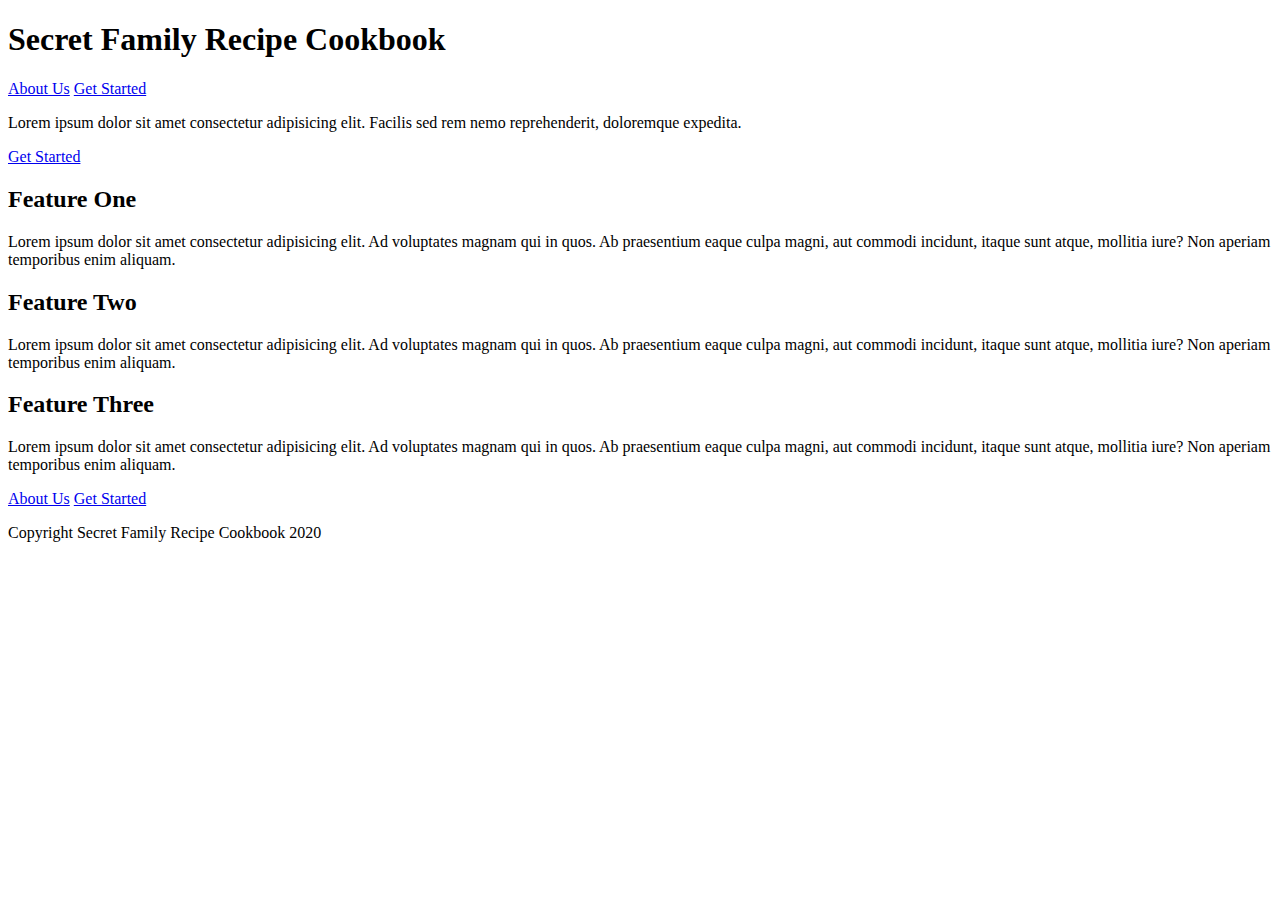
==== html/index.html @ eab1058b "html structure finished" ====
<!doctype html>

<html lang="en">
<head>
  <meta charset="utf-8">
  <meta name="viewport" content="width=device-width, initial-scale=1.0">
  <title>Secret Family Recipe Cookbook</title>

  <link href="css/index.css" rel="stylesheet">

  <!--[if lt IE 9]>
    <script src="https://cdnjs.cloudflare.com/ajax/libs/html5shiv/3.7.3/html5shiv.js"></script>
  <![endif]-->
</head>
<body>
    <div class = 'container'>
        <header>
            <h1>
                Secret Family Recipe Cookbook
            </h1>
            <div>
                <nav>
                    <a href="about.html" class='button'>About Us</a>
                    <a href="#" class='button' id='navButton'>Get Started</a>
                </nav>
            </div>
        </header>
    </div>
    <div class = 'contentContainer'>
        <div class = 'heroImage'>
            <div>
                <p>Lorem ipsum dolor sit amet consectetur adipisicing elit. Facilis sed rem nemo reprehenderit, doloremque expedita.</p>
                <a href="#" class='button' id='heroButton'>Get Started</a>
            </div>
        </div>
        <div class = 'featuresContainer'>
            <div class = 'features'>
                <div class = 'featureImage'></div>
                <div class = 'featureText'>
                    <h2>Feature One</h2>
                    <p>Lorem ipsum dolor sit amet consectetur adipisicing elit. Ad voluptates magnam qui in quos. Ab praesentium eaque culpa magni, aut commodi incidunt, itaque sunt atque, mollitia iure? Non aperiam temporibus enim aliquam.</p>
                </div>
            </div>
            <div class = 'features'>
                <div class = 'featureImage'></div>
                <div class = 'featureText'>
                    <h2>Feature Two</h2>
                    <p>Lorem ipsum dolor sit amet consectetur adipisicing elit. Ad voluptates magnam qui in quos. Ab praesentium eaque culpa magni, aut commodi incidunt, itaque sunt atque, mollitia iure? Non aperiam temporibus enim aliquam.</p>
                </div>
            </div>
            <div class = 'features'>
                <div class = 'featureImage'></div>
                <div class = 'featureText'>
                    <h2>Feature Three</h2>
                    <p>Lorem ipsum dolor sit amet consectetur adipisicing elit. Ad voluptates magnam qui in quos. Ab praesentium eaque culpa magni, aut commodi incidunt, itaque sunt atque, mollitia iure? Non aperiam temporibus enim aliquam.</p>
                </div>
            </div>
        </div>
    </div>
    <footer>
        <nav>
            <a href="about.html">About Us</a>
            <a href="#">Get Started</a>
        </nav>
        <p>Copyright Secret Family Recipe Cookbook 2020</p>
    </footer>
</body>
</html>
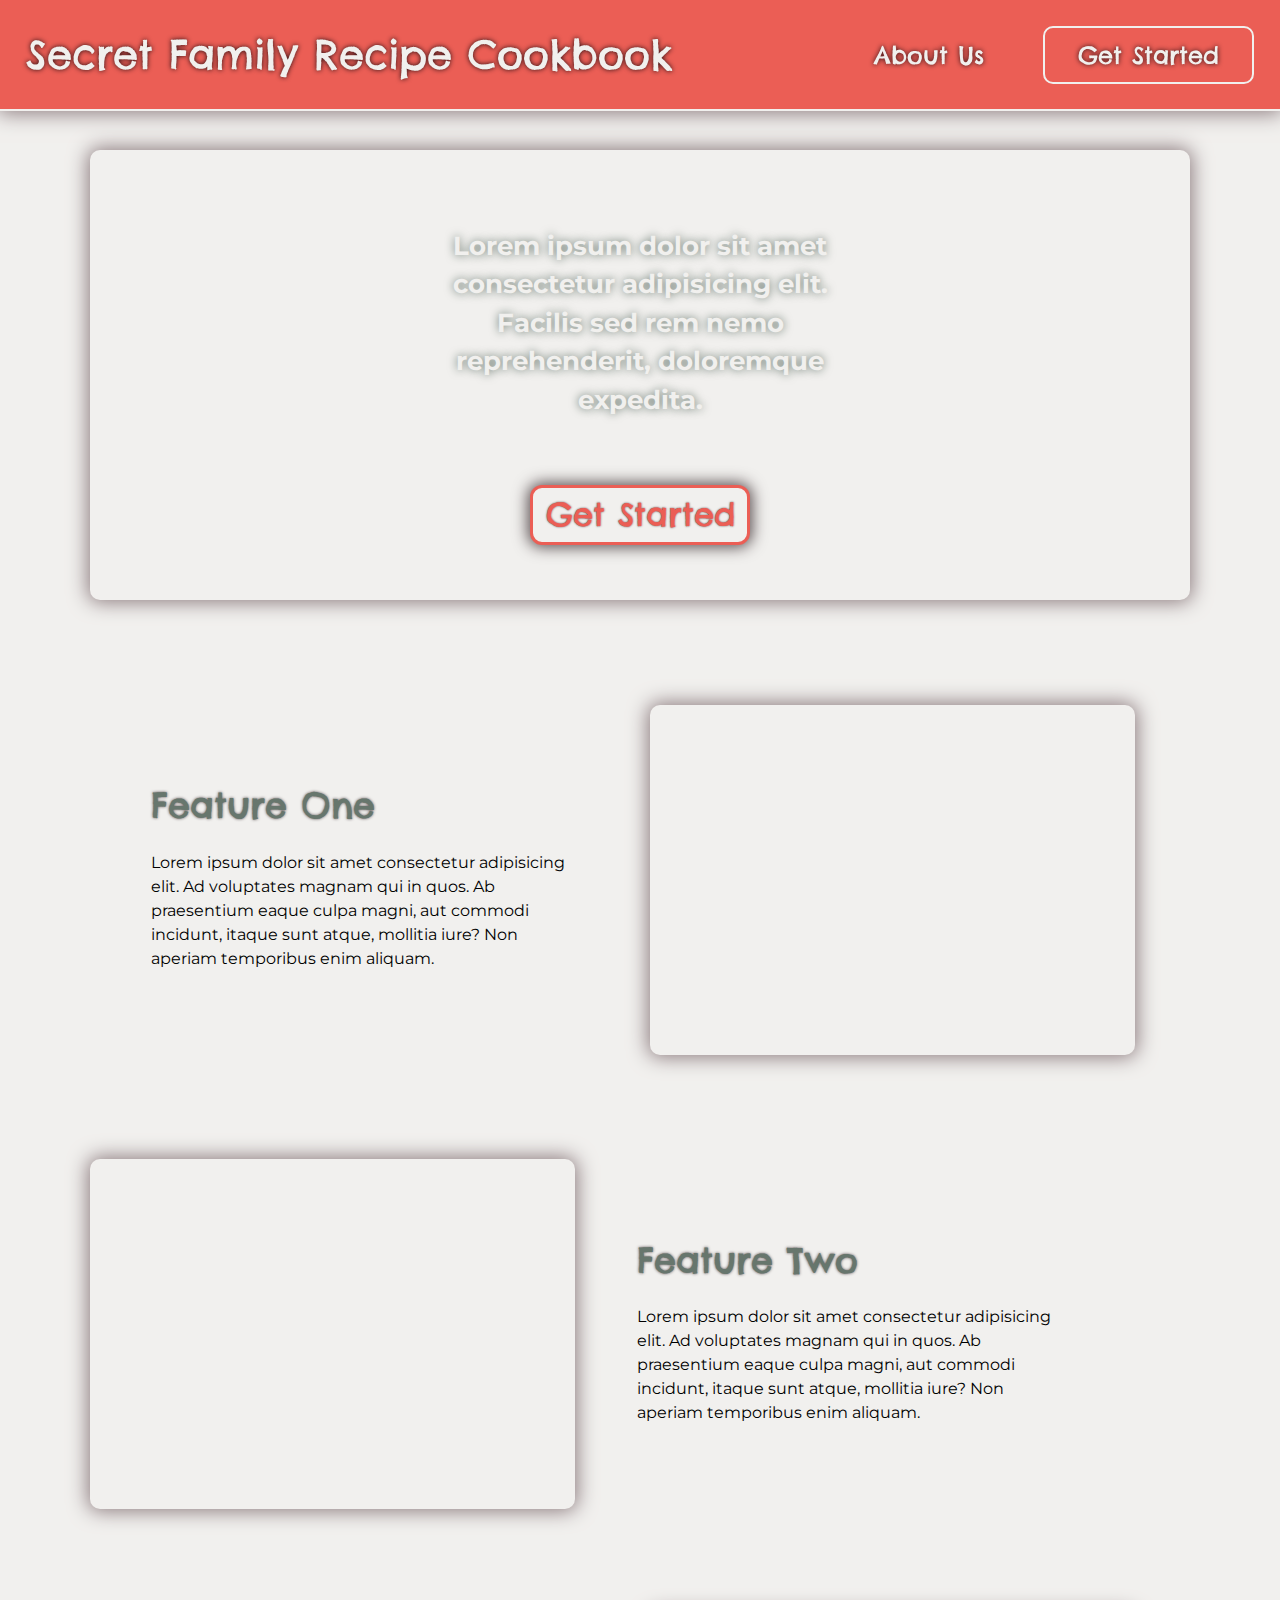
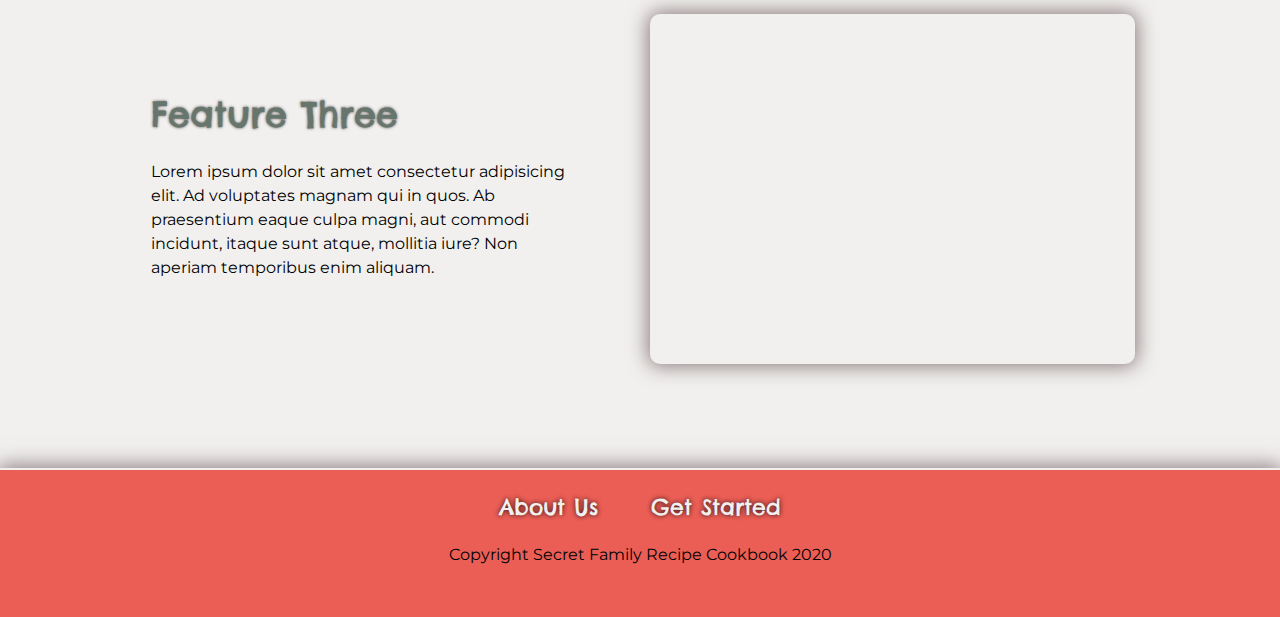
==== commit 7a9f7793: "both pages looking great, except for nav buttons on About Us page. Responsiveness is next" ====
--- a/html/index.html
+++ b/html/index.html
@@ -5,8 +5,8 @@
   <meta charset="utf-8">
   <meta name="viewport" content="width=device-width, initial-scale=1.0">
   <title>Secret Family Recipe Cookbook</title>
-
-  <link href="css/index.css" rel="stylesheet">
+  <style>@import url('https://fonts.googleapis.com/css2?family=Chelsea+Market&family=Montserrat&display=swap');</style>
+  <link href="/css/index.css" rel="stylesheet" type='text/css'>
 
   <!--[if lt IE 9]>
     <script src="https://cdnjs.cloudflare.com/ajax/libs/html5shiv/3.7.3/html5shiv.js"></script>
@@ -15,10 +15,10 @@
 <body>
     <div class = 'container'>
         <header>
-            <h1>
-                Secret Family Recipe Cookbook
-            </h1>
-            <div>
+            <div class='navContainer'>
+                <h1>
+                    <a href="index.html">Secret Family Recipe Cookbook</a>
+                </h1>
                 <nav>
                     <a href="about.html" class='button'>About Us</a>
                     <a href="#" class='button' id='navButton'>Get Started</a>
@@ -35,21 +35,21 @@
         </div>
         <div class = 'featuresContainer'>
             <div class = 'features'>
-                <div class = 'featureImage'></div>
+                <div class = 'featureImage' id='featurePicOne'></div>
                 <div class = 'featureText'>
                     <h2>Feature One</h2>
                     <p>Lorem ipsum dolor sit amet consectetur adipisicing elit. Ad voluptates magnam qui in quos. Ab praesentium eaque culpa magni, aut commodi incidunt, itaque sunt atque, mollitia iure? Non aperiam temporibus enim aliquam.</p>
                 </div>
             </div>
             <div class = 'features'>
-                <div class = 'featureImage'></div>
+                <div class = 'featureImage' id='featurePicTwo'></div>
                 <div class = 'featureText'>
                     <h2>Feature Two</h2>
                     <p>Lorem ipsum dolor sit amet consectetur adipisicing elit. Ad voluptates magnam qui in quos. Ab praesentium eaque culpa magni, aut commodi incidunt, itaque sunt atque, mollitia iure? Non aperiam temporibus enim aliquam.</p>
                 </div>
             </div>
             <div class = 'features'>
-                <div class = 'featureImage'></div>
+                <div class = 'featureImage' id='featurePicThree'></div>
                 <div class = 'featureText'>
                     <h2>Feature Three</h2>
                     <p>Lorem ipsum dolor sit amet consectetur adipisicing elit. Ad voluptates magnam qui in quos. Ab praesentium eaque culpa magni, aut commodi incidunt, itaque sunt atque, mollitia iure? Non aperiam temporibus enim aliquam.</p>
--- a/css/index.css
+++ b/css/index.css
@@ -0,0 +1,322 @@
+html,
+body,
+div,
+span,
+applet,
+object,
+iframe,
+h1,
+h2,
+h3,
+h4,
+h5,
+h6,
+p,
+blockquote,
+pre,
+a,
+abbr,
+acronym,
+address,
+big,
+cite,
+code,
+del,
+dfn,
+em,
+img,
+ins,
+kbd,
+q,
+s,
+samp,
+small,
+strike,
+strong,
+sub,
+sup,
+tt,
+var,
+b,
+u,
+i,
+center,
+dl,
+dt,
+dd,
+ol,
+ul,
+li,
+fieldset,
+form,
+label,
+legend,
+table,
+caption,
+tbody,
+tfoot,
+thead,
+tr,
+th,
+td,
+article,
+aside,
+canvas,
+details,
+embed,
+figure,
+figcaption,
+footer,
+header,
+hgroup,
+menu,
+nav,
+output,
+ruby,
+section,
+summary,
+time,
+mark,
+audio,
+video {
+  margin: 0%;
+  padding: 0;
+  border: 0;
+  font-size: 62.5%;
+  font: inherit;
+  vertical-align: baseline;
+}
+/* HTML5 display-role reset for older browsers */
+article,
+aside,
+details,
+figcaption,
+figure,
+footer,
+header,
+hgroup,
+menu,
+nav,
+section {
+  display: block;
+}
+body {
+  line-height: 1;
+}
+ol,
+ul {
+  list-style: none;
+}
+blockquote,
+q {
+  quotes: none;
+}
+blockquote:before,
+blockquote:after,
+q:before,
+q:after {
+  content: '';
+  content: none;
+}
+table {
+  border-collapse: collapse;
+  border-spacing: 0;
+}
+* {
+  box-sizing: border-box;
+}
+html,
+body {
+  background-color: #F1F0EE;
+}
+h1,
+h2,
+h3,
+h4,
+h5 {
+  font-family: 'Chelsea Market', cursive;
+}
+h2 {
+  font-size: 1.6rem;
+  margin-bottom: 2%;
+  padding: 2%;
+}
+p {
+  line-height: 1.5;
+  font-size: 1rem;
+  font-family: 'Montserrat', sans-serif;
+  padding: 2%;
+}
+a {
+  font-family: 'Chelsea Market', cursive;
+  text-decoration: none;
+  color: #EB5E55;
+}
+header {
+  background-color: #EB5E55;
+  padding: 2%;
+  position: fixed;
+  width: 100%;
+  top: 0;
+  left: 0;
+  border-bottom: 2px solid #F1F0EE;
+  box-shadow: 0px 0px 20px 2px #8a797c;
+  border-bottom-left-radius: 0px;
+  border-bottom-right-radius: 0px;
+}
+header .navContainer {
+  width: 100%;
+  max-width: 1400px;
+  margin: auto;
+  display: flex;
+  flex-direction: row;
+  justify-content: space-between;
+  align-items: center;
+}
+header .navContainer h1 {
+  font-family: 'Chelsea Market', cursive;
+  font-size: 2.5rem;
+  color: #F1F0EE;
+  width: 63%;
+  text-shadow: 0px 0px 5px #220C10;
+}
+header .navContainer h1 a {
+  color: #F1F0EE;
+}
+header .navContainer nav {
+  font-family: 'Chelsea Market', cursive;
+  font-size: 1.5rem;
+  width: 35%;
+  display: flex;
+  flex-direction: row;
+  justify-content: space-between;
+  align-items: center;
+}
+header .navContainer nav a {
+  text-decoration: none;
+  color: #F1F0EE;
+  width: 100%;
+  text-align: center;
+  padding: 3.5%;
+  text-shadow: 0px 0px 5px #220C10;
+}
+header .navContainer nav #navButton {
+  border: 2px solid #F1F0EE;
+  border-radius: 10px;
+  margin-left: 2%;
+}
+header .navContainer nav #navButton:hover {
+  background-color: #f6b4b0;
+}
+footer {
+  background-color: #EB5E55;
+  color: #F1F0EE display: flex; flex-direction: column; justify-content: center; align-items: center;;
+  margin: auto;
+  text-align: center;
+  padding: 2%;
+  box-shadow: 0px 0px 20px 2px #8a797c;
+  border-top: 2px solid #F1F0EE;
+}
+footer a {
+  color: #F1F0EE;
+  width: 20%;
+  margin: auto;
+  padding: 2%;
+  font-size: 1.4rem;
+  text-shadow: 0px 0px 5px #220C10;
+}
+footer a:hover {
+  text-shadow: 0px 0px 10px #220C10;
+}
+.contentContainer {
+  width: 100%;
+  max-width: 1100px;
+  margin: auto;
+  margin-top: 150px;
+}
+.contentContainer h2 {
+  color: #67766D;
+  font-size: 2.2rem;
+  text-shadow: 0px 0px 3px #54494B;
+}
+.contentContainer .heroImage {
+  background-image: url(/img/italianFood.jpeg);
+  height: 450px;
+  background-position: center;
+  background-size: cover;
+  margin-top: 5%;
+  box-shadow: 0px 0px 20px 2px #8a797c;
+  border-radius: 10px;
+  display: flex;
+  flex-direction: row;
+  justify-content: flex-start;
+  align-items: center;
+}
+.contentContainer .heroImage p {
+  width: 40%;
+  margin: 0% auto 4%;
+  color: #F1F0EE;
+  font-size: 1.6rem;
+  text-align: center;
+  font-weight: bolder;
+  text-shadow: 0px 0px 10px #67766D;
+}
+.contentContainer .heroImage #heroButton {
+  width: 220px;
+  margin: auto;
+  font-size: 2rem;
+  padding: 1%;
+  display: flex;
+  flex-direction: column;
+  justify-content: center;
+  align-items: center;
+  border: 3px solid #EB5E55;
+  border-radius: 12px;
+  box-shadow: 0px 0px 15px 2px #54494B;
+  text-shadow: 0px 0px 2px #54494B;
+  background-color: #F1F0EE;
+  opacity: 100%;
+}
+.contentContainer .heroImage #heroButton:hover {
+  background-color: #ffffff;
+}
+.contentContainer .featuresContainer {
+  width: 95%;
+}
+.contentContainer .featuresContainer .features {
+  display: flex;
+  flex-direction: row;
+  justify-content: space-between;
+  align-items: center;
+  margin: 10% 0% 10% 0%;
+}
+.contentContainer .featuresContainer .features .featureImage {
+  width: 48%;
+  border-radius: 10px;
+  box-shadow: 0px 0px 20px 2px #8a797c;
+}
+.contentContainer .featuresContainer .features .featureText {
+  width: 55%;
+  padding: 5%;
+}
+.contentContainer .featuresContainer .features #featurePicOne {
+  background-image: url(/img/familyInGardenByTree.jpeg);
+  height: 350px;
+  background-position: center;
+  background-size: cover;
+  order: 2;
+}
+.contentContainer .featuresContainer .features #featurePicTwo {
+  background-image: url(/img/womenDrinkingWine.jpeg);
+  height: 350px;
+  background-position: center;
+  background-size: cover;
+  order: 0;
+}
+.contentContainer .featuresContainer .features #featurePicThree {
+  background-image: url(/img/handsOfFamily.jpeg);
+  height: 350px;
+  background-position: center;
+  background-size: cover;
+  order: 2;
+}
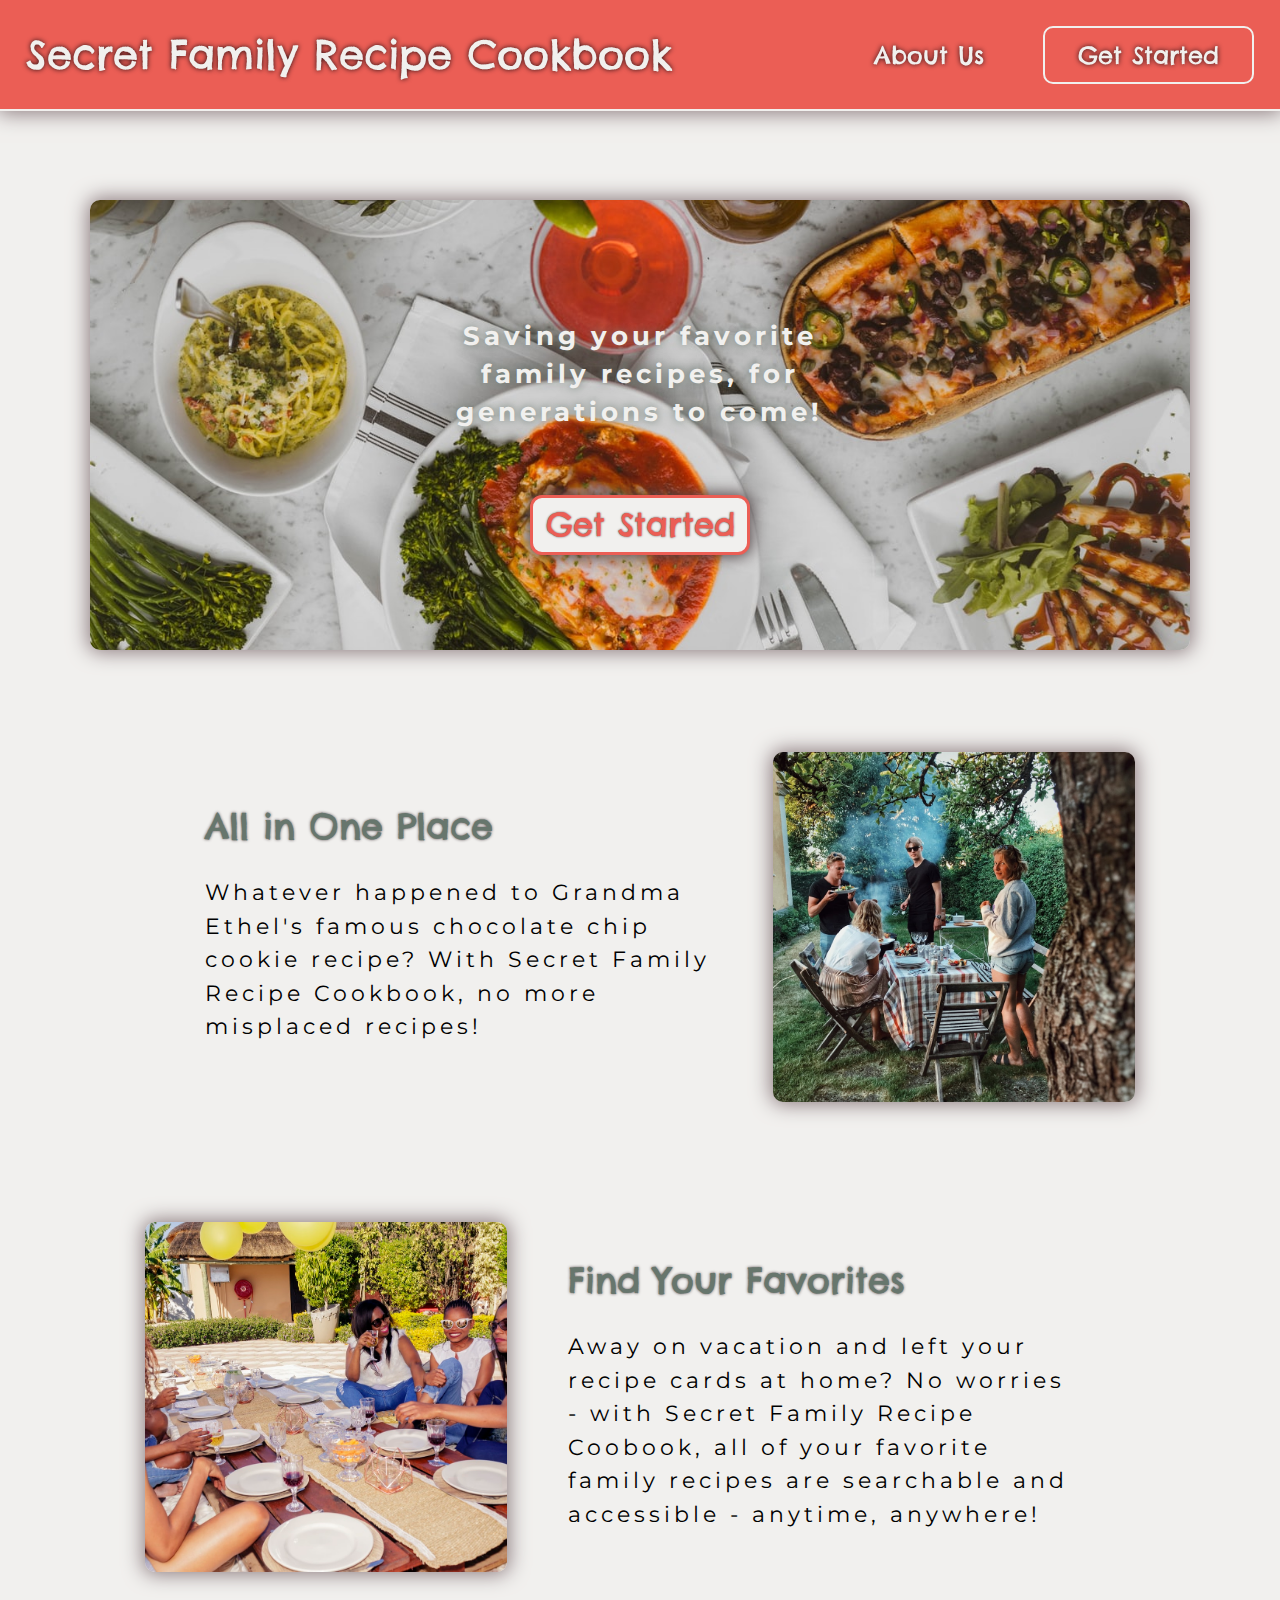
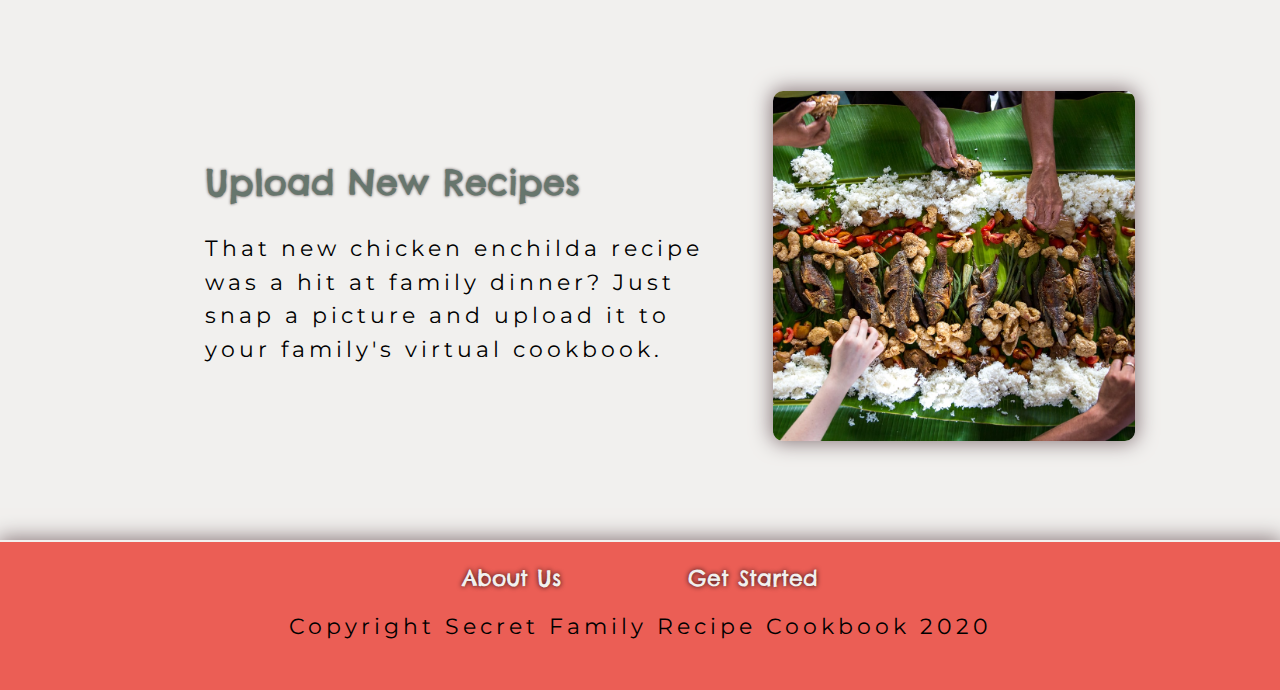
==== commit df8b7c17: "Merge pull request #2 from AJKemps/master" ====
--- a/html/index.html
+++ b/html/index.html
@@ -7,6 +7,10 @@
   <title>Secret Family Recipe Cookbook</title>
   <style>@import url('https://fonts.googleapis.com/css2?family=Chelsea+Market&family=Montserrat&display=swap');</style>
   <link href="/css/index.css" rel="stylesheet" type='text/css'>
+  <link rel="apple-touch-icon" sizes="180x180" href="/img/apple-touch-icon.png">
+    <link rel="icon" type="image/png" sizes="32x32" href="/img/favicon-32x32.png">
+    <link rel="icon" type="image/png" sizes="16x16" href="/img/favicon-16x16.png">
+    <link rel="manifest" href="/img/site.webmanifest">
 
   <!--[if lt IE 9]>
     <script src="https://cdnjs.cloudflare.com/ajax/libs/html5shiv/3.7.3/html5shiv.js"></script>
@@ -29,7 +33,7 @@
     <div class = 'contentContainer'>
         <div class = 'heroImage'>
             <div>
-                <p>Lorem ipsum dolor sit amet consectetur adipisicing elit. Facilis sed rem nemo reprehenderit, doloremque expedita.</p>
+                <p>Saving your favorite family recipes, for generations to come!</p>
                 <a href="#" class='button' id='heroButton'>Get Started</a>
             </div>
         </div>
@@ -37,22 +41,22 @@
             <div class = 'features'>
                 <div class = 'featureImage' id='featurePicOne'></div>
                 <div class = 'featureText'>
-                    <h2>Feature One</h2>
-                    <p>Lorem ipsum dolor sit amet consectetur adipisicing elit. Ad voluptates magnam qui in quos. Ab praesentium eaque culpa magni, aut commodi incidunt, itaque sunt atque, mollitia iure? Non aperiam temporibus enim aliquam.</p>
+                    <h2>All in One Place</h2>
+                    <p>Whatever happened to Grandma Ethel's famous chocolate chip cookie recipe? With Secret Family Recipe Cookbook, no more misplaced recipes!</p>
                 </div>
             </div>
             <div class = 'features'>
                 <div class = 'featureImage' id='featurePicTwo'></div>
                 <div class = 'featureText'>
-                    <h2>Feature Two</h2>
-                    <p>Lorem ipsum dolor sit amet consectetur adipisicing elit. Ad voluptates magnam qui in quos. Ab praesentium eaque culpa magni, aut commodi incidunt, itaque sunt atque, mollitia iure? Non aperiam temporibus enim aliquam.</p>
+                    <h2>Find Your Favorites</h2>
+                    <p>Away on vacation and left your recipe cards at home? No worries - with Secret Family Recipe Coobook, all of your favorite family recipes are searchable and accessible - anytime, anywhere!</p>
                 </div>
             </div>
             <div class = 'features'>
                 <div class = 'featureImage' id='featurePicThree'></div>
                 <div class = 'featureText'>
-                    <h2>Feature Three</h2>
-                    <p>Lorem ipsum dolor sit amet consectetur adipisicing elit. Ad voluptates magnam qui in quos. Ab praesentium eaque culpa magni, aut commodi incidunt, itaque sunt atque, mollitia iure? Non aperiam temporibus enim aliquam.</p>
+                    <h2>Upload New Recipes</h2>
+                    <p>That new chicken enchilda recipe was a hit at family dinner? Just snap a picture and upload it to your family's virtual cookbook.</p>
                 </div>
             </div>
         </div>
--- a/css/index.css
+++ b/css/index.css
@@ -141,11 +141,16 @@
   margin-bottom: 2%;
   padding: 2%;
 }
+h3 {
+  font-size: 1.2rem;
+  padding: 2%;
+}
 p {
   line-height: 1.5;
-  font-size: 1rem;
+  font-size: 1.4rem;
   font-family: 'Montserrat', sans-serif;
   padding: 2%;
+  letter-spacing: 0.25rem;
 }
 a {
   font-family: 'Chelsea Market', cursive;
@@ -157,6 +162,7 @@
   padding: 2%;
   position: fixed;
   width: 100%;
+  max-height: 150px;
   top: 0;
   left: 0;
   border-bottom: 2px solid #F1F0EE;
@@ -179,6 +185,16 @@
   color: #F1F0EE;
   width: 63%;
   text-shadow: 0px 0px 5px #220C10;
+}
+@media (max-width:1100px) {
+  header .navContainer h1 {
+    font-size: 2rem;
+  }
+}
+@media (max-width:800px) {
+  header .navContainer h1 {
+    font-size: 1.8rem;
+  }
 }
 header .navContainer h1 a {
   color: #F1F0EE;
@@ -192,6 +208,16 @@
   justify-content: space-between;
   align-items: center;
 }
+@media (max-width:1100px) {
+  header .navContainer nav {
+    font-size: 1.2rem;
+  }
+}
+@media (max-width:800px) {
+  header .navContainer nav {
+    font-size: 1rem;
+  }
+}
 header .navContainer nav a {
   text-decoration: none;
   color: #F1F0EE;
@@ -210,29 +236,44 @@
 }
 footer {
   background-color: #EB5E55;
-  color: #F1F0EE display: flex; flex-direction: column; justify-content: center; align-items: center;;
+  color: #F1F0EE display: flex; flex-direction: row; justify-content: space-around; align-items: center;;
   margin: auto;
   text-align: center;
   padding: 2%;
   box-shadow: 0px 0px 20px 2px #8a797c;
   border-top: 2px solid #F1F0EE;
+  max-height: 150px;
 }
 footer a {
   color: #F1F0EE;
   width: 20%;
   margin: auto;
-  padding: 2%;
+  padding: 0% 5%;
   font-size: 1.4rem;
   text-shadow: 0px 0px 5px #220C10;
 }
 footer a:hover {
   text-shadow: 0px 0px 10px #220C10;
 }
+footer p {
+  padding: 0%;
+  margin: 20px 0px 40px 0px;
+}
 .contentContainer {
-  width: 100%;
+  width: 90%;
   max-width: 1100px;
   margin: auto;
-  margin-top: 150px;
+  margin-top: 200px;
+}
+@media (max-width:1100px) {
+  .contentContainer {
+    margin-top: 165px;
+  }
+}
+@media (max-width:800px) {
+  .contentContainer {
+    margin-top: 145px;
+  }
 }
 .contentContainer h2 {
   color: #67766D;
@@ -244,12 +285,12 @@
   height: 450px;
   background-position: center;
   background-size: cover;
-  margin-top: 5%;
+  margin-top: 0%;
   box-shadow: 0px 0px 20px 2px #8a797c;
   border-radius: 10px;
   display: flex;
-  flex-direction: row;
-  justify-content: flex-start;
+  flex-direction: column;
+  justify-content: center;
   align-items: center;
 }
 .contentContainer .heroImage p {
@@ -260,6 +301,11 @@
   text-align: center;
   font-weight: bolder;
   text-shadow: 0px 0px 10px #67766D;
+}
+@media (max-width:1100px) {
+  .contentContainer .heroImage p {
+    width: 70%;
+  }
 }
 .contentContainer .heroImage #heroButton {
   width: 220px;
@@ -281,7 +327,8 @@
   background-color: #ffffff;
 }
 .contentContainer .featuresContainer {
-  width: 95%;
+  width: 90%;
+  margin: auto;
 }
 .contentContainer .featuresContainer .features {
   display: flex;
@@ -290,14 +337,39 @@
   align-items: center;
   margin: 10% 0% 10% 0%;
 }
+@media (max-width:800px) {
+  .contentContainer .featuresContainer .features {
+    display: flex;
+    flex-direction: column;
+    justify-content: center;
+    align-items: center;
+  }
+}
+@media (max-width:800px) {
+  .contentContainer .featuresContainer .features {
+    margin: 20% 0% 20% 0%;
+  }
+}
 .contentContainer .featuresContainer .features .featureImage {
   width: 48%;
   border-radius: 10px;
   box-shadow: 0px 0px 20px 2px #8a797c;
 }
+@media (max-width:800px) {
+  .contentContainer .featuresContainer .features .featureImage {
+    width: 87%;
+  }
+}
 .contentContainer .featuresContainer .features .featureText {
-  width: 55%;
+  width: 80%;
   padding: 5%;
+}
+@media (max-width:800px) {
+  .contentContainer .featuresContainer .features .featureText {
+    width: 100%;
+    padding: 10% 0%;
+    margin-bottom: 0%;
+  }
 }
 .contentContainer .featuresContainer .features #featurePicOne {
   background-image: url(/img/familyInGardenByTree.jpeg);
@@ -306,6 +378,11 @@
   background-size: cover;
   order: 2;
 }
+@media (max-width:800px) {
+  .contentContainer .featuresContainer .features #featurePicOne {
+    order: 0;
+  }
+}
 .contentContainer .featuresContainer .features #featurePicTwo {
   background-image: url(/img/womenDrinkingWine.jpeg);
   height: 350px;
@@ -313,6 +390,11 @@
   background-size: cover;
   order: 0;
 }
+@media (max-width:800px) {
+  .contentContainer .featuresContainer .features #featurePicTwo {
+    order: 0;
+  }
+}
 .contentContainer .featuresContainer .features #featurePicThree {
   background-image: url(/img/handsOfFamily.jpeg);
   height: 350px;
@@ -320,3 +402,8 @@
   background-size: cover;
   order: 2;
 }
+@media (max-width:800px) {
+  .contentContainer .featuresContainer .features #featurePicThree {
+    order: 0;
+  }
+}
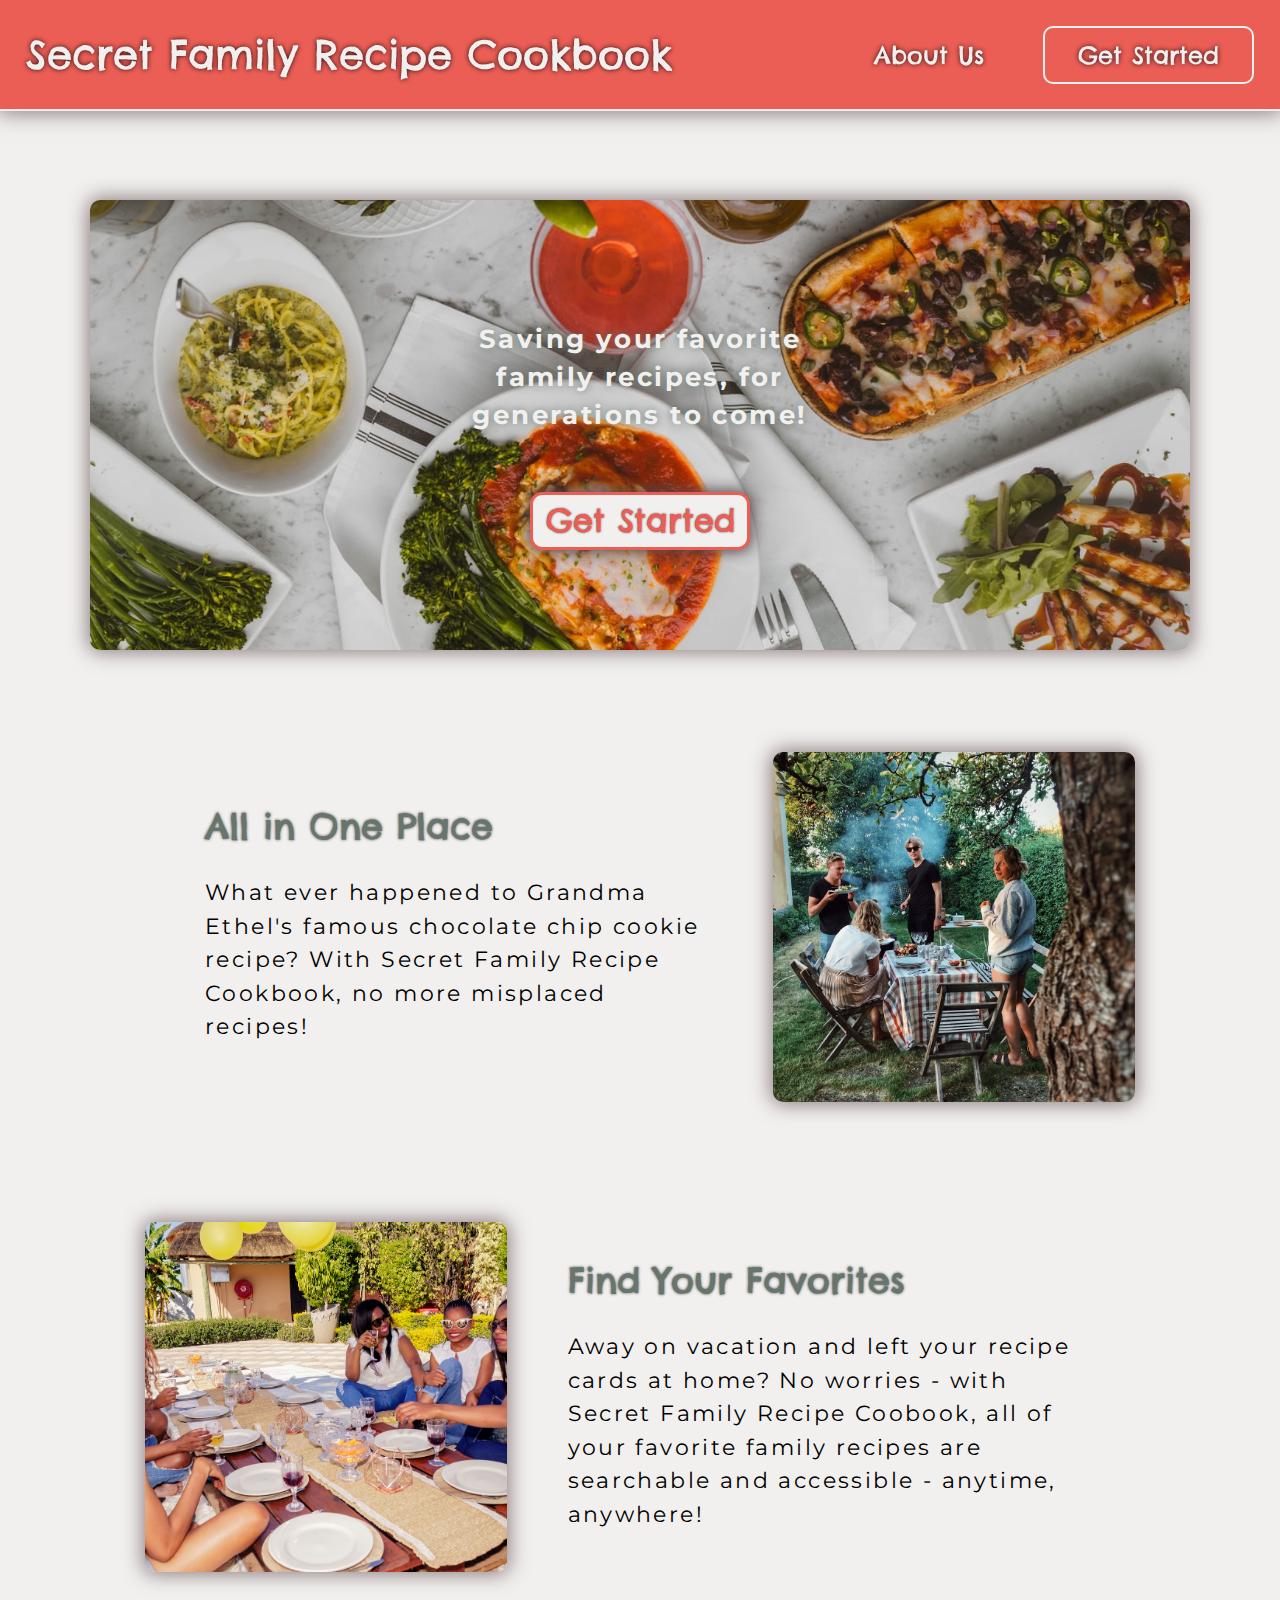
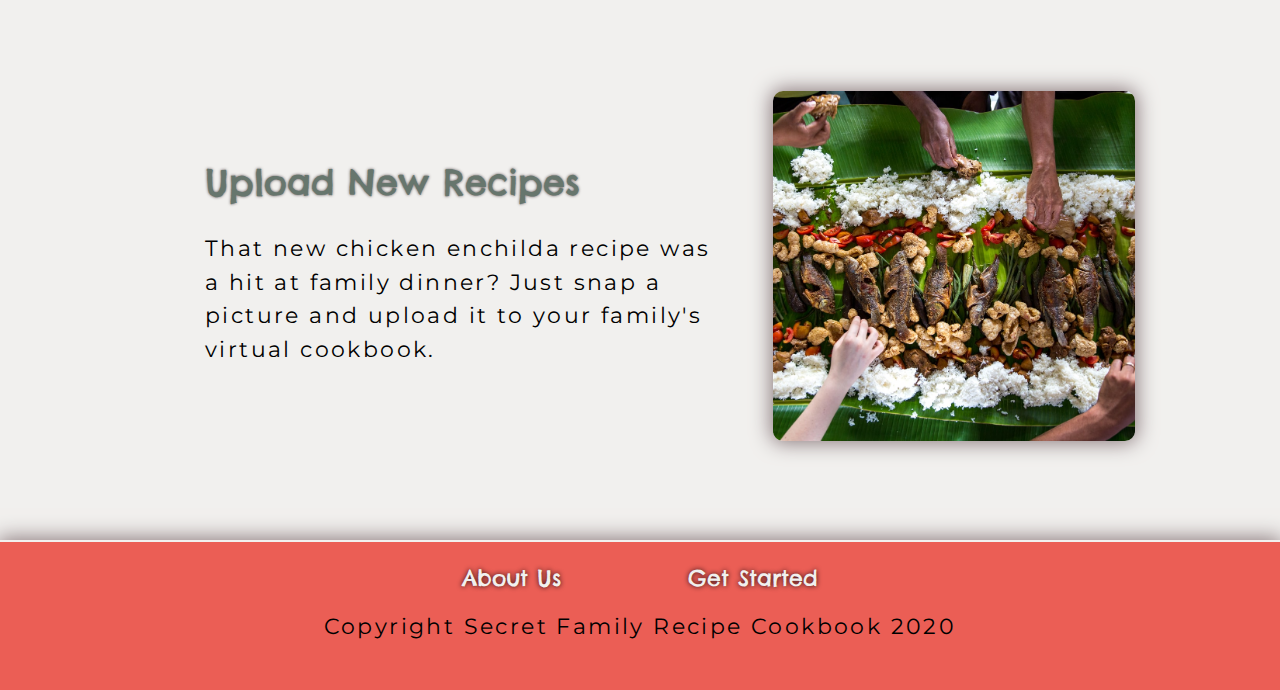
==== commit e4c06269: "final style touches" ====
--- a/html/index.html
+++ b/html/index.html
@@ -31,7 +31,7 @@
         </header>
     </div>
     <div class = 'contentContainer'>
-        <div class = 'heroImage'>
+        <div class = 'heroImage'> 
             <div>
                 <p>Saving your favorite family recipes, for generations to come!</p>
                 <a href="#" class='button' id='heroButton'>Get Started</a>
@@ -42,7 +42,7 @@
                 <div class = 'featureImage' id='featurePicOne'></div>
                 <div class = 'featureText'>
                     <h2>All in One Place</h2>
-                    <p>Whatever happened to Grandma Ethel's famous chocolate chip cookie recipe? With Secret Family Recipe Cookbook, no more misplaced recipes!</p>
+                    <p>What ever happened to Grandma Ethel's famous chocolate chip cookie recipe? With Secret Family Recipe Cookbook, no more misplaced recipes!</p>
                 </div>
             </div>
             <div class = 'features'>
--- a/css/index.css
+++ b/css/index.css
@@ -150,12 +150,12 @@
   font-size: 1.4rem;
   font-family: 'Montserrat', sans-serif;
   padding: 2%;
-  letter-spacing: 0.25rem;
+  letter-spacing: 0.15rem;
 }
 a {
   font-family: 'Chelsea Market', cursive;
   text-decoration: none;
-  color: #EB5E55;
+  color: #67766D;
 }
 header {
   background-color: #EB5E55;
@@ -186,6 +186,9 @@
   width: 63%;
   text-shadow: 0px 0px 5px #220C10;
 }
+header .navContainer h1:hover {
+  transform: scale(1.02);
+}
 @media (max-width:1100px) {
   header .navContainer h1 {
     font-size: 2rem;
@@ -225,6 +228,9 @@
   text-align: center;
   padding: 3.5%;
   text-shadow: 0px 0px 5px #220C10;
+}
+header .navContainer nav a:hover {
+  text-shadow: 0px 0px 10px #220C10;
 }
 header .navContainer nav #navButton {
   border: 2px solid #F1F0EE;
@@ -322,9 +328,11 @@
   text-shadow: 0px 0px 2px #54494B;
   background-color: #F1F0EE;
   opacity: 100%;
+  color: #EB5E55;
 }
 .contentContainer .heroImage #heroButton:hover {
   background-color: #ffffff;
+  transform: scale(1.01);
 }
 .contentContainer .featuresContainer {
   width: 90%;
